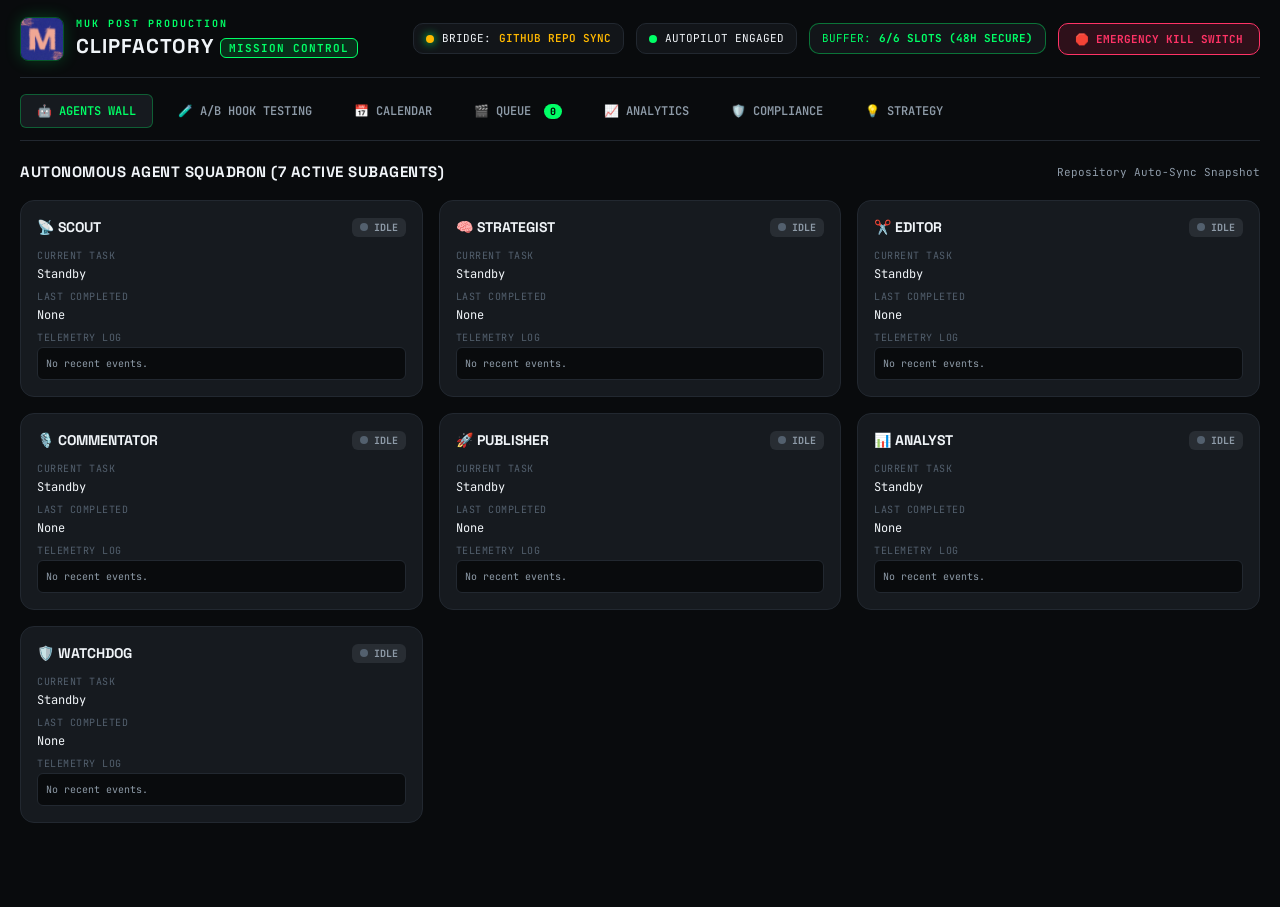
==== index.html @ 55e8c636 "feat: complete ClipFactory mobile PWA dashboard with Muk Post branding" ====
<!DOCTYPE html>
<html lang="en">
<head>
  <meta charset="UTF-8">
  <meta name="viewport" content="width=device-width, initial-scale=1.0, maximum-scale=1.0, user-scalable=no, viewport-fit=cover">
  <title>ClipFactory // Muk Post Mission Control</title>
  
  <!-- PWA & Mobile Web App Meta -->
  <link rel="manifest" href="manifest.json">
  <meta name="theme-color" content="#080808">
  <meta name="apple-mobile-web-app-capable" content="yes">
  <meta name="apple-mobile-web-app-status-bar-style" content="black-translucent">
  <meta name="apple-mobile-web-app-title" content="ClipFactory">
  <meta name="application-name" content="ClipFactory">
  
  <!-- App Icons with Main Muk Post Logo -->
  <link rel="apple-touch-icon" sizes="180x180" href="icons/apple-touch-icon.png">
  <link rel="icon" type="image/png" sizes="32x32" href="icons/favicon-32x32.png">
  <link rel="icon" type="image/png" sizes="16x16" href="icons/favicon-16x16.png">
  <link rel="shortcut icon" href="icons/favicon-32x32.png">

  <!-- Google Fonts -->
  <link rel="preconnect" href="https://fonts.googleapis.com">
  <link rel="preconnect" href="https://fonts.gstatic.com" crossorigin>
  <link href="https://fonts.googleapis.com/css2?family=JetBrains+Mono:wght@400;600;700&family=Space+Grotesk:wght@500;700&display=swap" rel="stylesheet">
  
  <link rel="stylesheet" href="style.css">
</head>
<body>
  <div class="hud-container">
    
    <!-- Top HUD Header -->
    <header class="hud-header">
      <div class="brand-zone">
        <img src="icons/icon-192.png" alt="Muk Post" class="brand-logo-img">
        <div class="brand-text">
          <div class="studio-tag">MUK POST PRODUCTION</div>
          <h1 class="system-title">CLIPFACTORY <span class="badge">MISSION CONTROL</span></h1>
        </div>
      </div>
      
      <div class="header-telemetry">
        <div class="telemetry-pill" id="remote-pill" onclick="openBridgeSettings()" style="cursor:pointer;" title="Tap to configure Remote Bridge URL">
          <span class="dot live-pulse" id="bridge-dot"></span>
          <span class="label">BRIDGE:</span>
          <span id="remote-url-link" style="color:var(--volt-green); text-decoration:none; font-weight:600;">CONNECTING...</span>
        </div>
        
        <div class="telemetry-pill" id="status-pill">
          <span class="dot" id="system-dot"></span>
          <span id="system-status-text">AUTOPILOT ENGAGED</span>
        </div>

        <div class="telemetry-pill" id="buffer-pill" style="border-color: rgba(0,255,102,0.4);">
          <span class="label" style="color:var(--volt-green);">BUFFER:</span>
          <span id="buffer-status-text" style="font-weight:700; color:#fff;">6/6 SLOTS (48H SECURE)</span>
        </div>

        <button id="btn-killswitch" class="btn-emergency">
          <span class="icon">🛑</span> KILL SWITCH
        </button>
      </div>
    </header>

    <!-- Navigation Tabs -->
    <nav class="nav-bar">
      <button class="nav-tab active" data-tab="tab-agents">🤖 AGENTS WALL</button>
      <button class="nav-tab" data-tab="tab-ab-tests">🧪 A/B HOOK TESTING</button>
      <button class="nav-tab" data-tab="tab-calendar">📅 CALENDAR</button>
      <button class="nav-tab" data-tab="tab-queue">🎬 QUEUE <span class="count-badge" id="queue-count">0</span></button>
      <button class="nav-tab" data-tab="tab-analytics">📈 ANALYTICS</button>
      <button class="nav-tab" data-tab="tab-compliance">🛡️ COMPLIANCE</button>
      <button class="nav-tab" data-tab="tab-strategy">💡 STRATEGY</button>
    </nav>

    <!-- Main Content Area -->
    <main class="content-viewport">
      
      <!-- TAB 1: AGENTS WALL -->
      <section id="tab-agents" class="tab-pane active">
        <div class="section-header">
          <h2>AUTONOMOUS AGENT SQUADRON (7 ACTIVE SUBAGENTS)</h2>
          <span class="refresh-indicator" id="sync-indicator">Live Sync Active</span>
        </div>
        <div class="agents-grid" id="agents-wall">
          <!-- Populated dynamically via JS -->
        </div>
      </section>

      <!-- TAB 2: A/B HOOK TESTING MATRIX -->
      <section id="tab-ab-tests" class="tab-pane">
        <div class="section-header">
          <h2>ALGORITHMIC A/B TITLE & HOOK TESTING ENGINE</h2>
          <div class="header-actions">
            <button class="btn-preview" onclick="triggerImmediateAudit()" style="cursor:pointer; display:inline-flex; align-items:center; gap:6px;">
              ⚡ Audit View Velocity
            </button>
          </div>
        </div>

        <div style="background:var(--bg-card); border:1px solid var(--border-subtle); border-radius:var(--radius-md); padding:16px; margin-bottom:20px;">
          <div style="display:flex; justify-content:space-between; align-items:center; flex-wrap:wrap; gap:10px;">
            <div>
              <h3 style="color:var(--volt-green); margin-bottom:4px;">Growth Strategy: Multi-Angle Variant Testing</h3>
              <p style="color:var(--text-secondary); font-size:12px; margin:0;">
                Every Short is published with 3 distinct tested angles: <strong>Variant A (Curiosity Gap)</strong>, <strong>Variant B (Contrarian Truth)</strong>, and <strong>Variant C (Actionable Protocol)</strong>.
                If view velocity drops below 5 views/hour after 6h, the ANALYST subagent automatically pivots to the next challenger title on YouTube.
              </p>
            </div>
          </div>
        </div>

        <div class="item-list" id="ab-tests-list" style="max-height:none;">
          <!-- Dynamically populated -->
        </div>
      </section>

      <!-- TAB 3: PUBLISHING CALENDAR -->
      <section id="tab-calendar" class="tab-pane">
        <div class="section-header">
          <h2>SCHEDULED & PUBLISHED RELEASES</h2>
          <div class="header-actions">
            <span class="status-tag locked">AUTONOMOUS 3/DAY CADENCE: LOCKED</span>
          </div>
        </div>

        <div class="calendar-grid">
          <div class="cal-col">
            <h3>Scheduled Uploads (Rolling 48h Buffer)</h3>
            <div id="calendar-scheduled" class="item-list"></div>
          </div>
          <div class="cal-col">
            <h3>Manual Hold List (Paused)</h3>
            <div id="calendar-held" class="item-list"></div>
          </div>
          <div class="cal-col">
            <h3>Live on YouTube (Active Metrics)</h3>
            <div id="calendar-published" class="item-list"></div>
          </div>
        </div>
      </section>

      <!-- TAB 4: RENDER QUEUE -->
      <section id="tab-queue" class="tab-pane">
        <div class="section-header">
          <h2>RENDER & EDITORIAL PIPELINE</h2>
          <div class="header-actions">
            <span class="stat-badge">Whisper AI</span>
            <span class="stat-badge">1080x1920 30FPS</span>
            <span class="stat-badge">Volt Pop Captions</span>
          </div>
        </div>

        <div class="queue-split">
          <div class="queue-card">
            <h3>Currently Cutting / Processing</h3>
            <div id="active-cutting-box" class="cutting-monitor empty">
              <span class="empty-msg">No active render job currently running.</span>
            </div>
          </div>

          <div class="queue-card">
            <h3>Pending Source Queue</h3>
            <div id="pending-queue-list" class="item-list"></div>
          </div>

          <div class="queue-card">
            <h3>Rendered Master Shorts</h3>
            <div id="completed-queue-list" class="item-list"></div>
          </div>
        </div>
      </section>

      <!-- TAB 5: PERFORMANCE & TELEMETRY -->
      <section id="tab-analytics" class="tab-pane">
        <div class="section-header">
          <h2>YOUTUBE ANALYTICS TELEMETRY</h2>
          <span class="stat-badge volt">ANALYST AUDIT LOOP: RUNNING</span>
        </div>

        <div class="stats-overview">
          <div class="stat-box">
            <div class="stat-label">TOTAL VIEWS</div>
            <div class="stat-val" id="metric-views">0</div>
          </div>
          <div class="stat-box">
            <div class="stat-label">SHORTS PUBLISHED</div>
            <div class="stat-val" id="metric-published">0</div>
          </div>
          <div class="stat-box">
            <div class="stat-label">TOTAL LIKES</div>
            <div class="stat-val" id="metric-likes">0</div>
          </div>
          <div class="stat-box">
            <div class="stat-label">AVG RETENTION</div>
            <div class="stat-val" id="metric-retention">--</div>
          </div>
          <div class="stat-box highlight">
            <div class="stat-label">SYSTEM HEALTH</div>
            <div class="stat-val" id="metric-grade" style="color:var(--volt-green);">A+</div>
          </div>
        </div>

        <div class="leaderboard-section">
          <h3>Top Shorts Leaderboard</h3>
          <table class="data-table">
            <thead>
              <tr>
                <th>Title</th>
                <th>Creator</th>
                <th>Views</th>
                <th>Velocity (VPH)</th>
                <th>Winning Angle</th>
              </tr>
            </thead>
            <tbody id="top-shorts-body">
              <tr>
                <td colspan="5" class="empty-msg">Loading telemetry...</td>
              </tr>
            </tbody>
          </table>
        </div>
      </section>

      <!-- TAB 6: COMPLIANCE & RISK -->
      <section id="tab-compliance" class="tab-pane">
        <div class="section-header">
          <h2>COPYRIGHT & FAIR USE COMPLIANCE SENTRY</h2>
          <span class="stat-badge safe" id="risk-badge">STATUS: DEFCON 5 // CLEAN</span>
        </div>

        <div class="compliance-grid">
          <div class="comp-card">
            <h3>Mandatory Policy Enforcement</h3>
            <ul class="policy-checklist">
              <li class="check pass">Original AI Commentary Voiceover Mixed on Every Short</li>
              <li class="check pass">Source Segment Hard Cap: Strictly &lt;30s Duration</li>
              <li class="check pass">Burned-in Animated Pop Captions + Punch-in Dynamic Zooms</li>
              <li class="check pass">Automatic Content ID Claim Downweighting &amp; Blacklisting</li>
              <li class="check pass">Defcon 1 Immediate Pipeline Freeze on Copyright Strike</li>
            </ul>
          </div>

          <div class="comp-card">
            <h3>Creator Risk Registry &amp; Policies</h3>
            <div id="creator-risk-list" class="item-list"></div>
          </div>

          <div class="comp-card full-width">
            <h3>Audit Log &amp; Claims History</h3>
            <div id="claims-log-list" class="log-terminal"></div>
          </div>
        </div>
      </section>

      <!-- TAB 7: STRATEGY & RPMS -->
      <section id="tab-strategy" class="tab-pane">
        <div class="section-header">
          <h2>COMMERCIAL MONETIZATION STRATEGY</h2>
          <span class="stat-badge volt" id="active-niche-pill">FOCUS: HIGH-RETENTION PODCASTS</span>
        </div>

        <div class="strategy-layout">
          <div class="strategy-memo-card" id="strategy-memo-view">
            <!-- Rendered via JS -->
          </div>
        </div>
      </section>

    </main>

    <!-- Remote Bridge Settings Modal -->
    <div id="bridge-modal" class="modal-overlay hidden">
      <div class="modal-content" style="max-width:480px;">
        <div class="modal-header">
          <h3>Remote Bridge Configuration</h3>
          <button class="btn-close" onclick="closeBridgeSettings()">×</button>
        </div>
        <div class="modal-body" style="padding:16px;">
          <p style="color:var(--text-secondary); font-size:12px; margin-bottom:12px;">
            The app connects to your Mac Pro via the secure Cloudflare tunnel for zero-latency control, live telemetry, and instant A/B variant switching.
          </p>
          <label style="display:block; font-size:11px; color:var(--volt-green); margin-bottom:4px; font-weight:700;">TUNNEL ENDPOINT URL:</label>
          <input type="text" id="bridge-input-url" style="width:100%; background:#111; border:1px solid #333; color:#fff; padding:10px; border-radius:6px; font-family:var(--font-mono); font-size:12px; margin-bottom:14px;">
          <div style="display:flex; justify-content:flex-end; gap:8px;">
            <button class="btn-preview" onclick="resetBridgeUrl()" style="background:#222; border-color:#444;">Reset to Auto</button>
            <button class="btn-toggle-hold" onclick="saveBridgeUrl()" style="background:var(--volt-green); color:#000; font-weight:700;">Connect & Save</button>
          </div>
        </div>
      </div>
    </div>

    <!-- Video Preview Modal -->
    <div id="video-modal" class="modal-overlay hidden">
      <div class="modal-content">
        <div class="modal-header">
          <h3 id="modal-video-title">Short Preview</h3>
          <button id="btn-close-modal" class="btn-close">×</button>
        </div>
        <div class="modal-body">
          <video id="modal-video-player" controls autoplay playsinline></video>
        </div>
      </div>
    </div>

    <!-- Mobile Navigation Bar -->
    <footer class="mobile-footer">
      <button class="mob-tab active" data-tab="tab-agents">Agents</button>
      <button class="mob-tab" data-tab="tab-ab-tests">A/B Tests</button>
      <button class="mob-tab" data-tab="tab-calendar">Calendar</button>
      <button class="mob-tab" data-tab="tab-queue">Queue</button>
      <button class="mob-tab" data-tab="tab-analytics">Stats</button>
    </footer>

  </div>

  <script src="app.js"></script>
</body>
</html>
---- style.css ----
/* ==========================================================================
   MUK POST // CLIPFACTORY MISSION CONTROL HUD STYLESHEET
   Aesthetics: Deep Carbon Dark Mode, Volt Green Accents, Studio Glassmorphism
   ========================================================================== */

:root {
  --bg-primary: #090B0D;
  --bg-surface: #121519;
  --bg-card: #161A1F;
  --bg-hover: #1C2127;
  --border-subtle: #222830;
  --border-highlight: rgba(0, 255, 102, 0.3);
  
  --volt-green: #00FF66;
  --volt-dim: rgba(0, 255, 102, 0.15);
  --electric-cyan: #00F0FF;
  --amber-warning: #FFB800;
  --alert-red: #FF3366;
  --text-primary: #F0F4F8;
  --text-secondary: #8E9BA8;
  --text-muted: #53606E;
  
  --font-mono: 'JetBrains Mono', monospace;
  --font-heading: 'Space Grotesk', sans-serif;
  --radius-sm: 6px;
  --radius-md: 10px;
  --radius-lg: 14px;
}

* {
  box-sizing: border-box;
  margin: 0;
  padding: 0;
}

body {
  background-color: var(--bg-primary);
  color: var(--text-primary);
  font-family: var(--font-mono);
  font-size: 13px;
  line-height: 1.5;
  -webkit-font-smoothing: antialiased;
  overflow-x: hidden;
}

/* Container */
.hud-container {
  display: flex;
  flex-direction: column;
  min-height: 100vh;
  max-width: 1600px;
  margin: 0 auto;
  padding: max(16px, env(safe-area-inset-top)) max(20px, env(safe-area-inset-right)) max(84px, env(safe-area-inset-bottom)) max(20px, env(safe-area-inset-left));
}

/* Header */
.hud-header {
  display: flex;
  justify-content: space-between;
  align-items: center;
  padding-bottom: 16px;
  border-bottom: 1px solid var(--border-subtle);
  margin-bottom: 16px;
  flex-wrap: wrap;
  gap: 12px;
}

.brand-zone {
  display: flex;
  align-items: center;
  gap: 12px;
}

.brand-logo-img {
  width: 44px;
  height: 44px;
  border-radius: 8px;
  object-fit: cover;
  box-shadow: 0 0 16px rgba(0, 255, 102, 0.2);
  border: 1px solid rgba(0, 255, 102, 0.3);
}

.brand-text {
  display: flex;
  flex-direction: column;
}

.studio-tag {
  font-size: 10px;
  letter-spacing: 2px;
  color: var(--volt-green);
  font-weight: 700;
}

.system-title {
  font-family: var(--font-heading);
  font-size: 20px;
  font-weight: 700;
  letter-spacing: 1px;
}

.badge {
  font-size: 11px;
  background: var(--volt-dim);
  color: var(--volt-green);
  border: 1px solid var(--volt-green);
  padding: 2px 8px;
  border-radius: var(--radius-sm);
  vertical-align: middle;
  font-family: var(--font-mono);
}

.header-telemetry {
  display: flex;
  align-items: center;
  gap: 12px;
  flex-wrap: wrap;
}

.telemetry-pill {
  display: flex;
  align-items: center;
  gap: 8px;
  background: var(--bg-surface);
  border: 1px solid var(--border-subtle);
  padding: 6px 12px;
  border-radius: var(--radius-md);
  font-size: 11px;
}

.telemetry-pill a {
  color: var(--volt-green);
  text-decoration: none;
  font-weight: 600;
}

.telemetry-pill a:hover {
  text-decoration: underline;
}

.dot {
  width: 8px;
  height: 8px;
  border-radius: 50%;
  background: var(--volt-green);
}

.dot.live-pulse {
  background: var(--volt-green);
  box-shadow: 0 0 10px var(--volt-green);
  animation: pulse 2s infinite;
}

@keyframes pulse {
  0% { transform: scale(0.95); box-shadow: 0 0 0 0 rgba(0, 255, 102, 0.7); }
  70% { transform: scale(1.05); box-shadow: 0 0 0 8px rgba(0, 255, 102, 0); }
  100% { transform: scale(0.95); box-shadow: 0 0 0 0 rgba(0, 255, 102, 0); }
}

.btn-emergency {
  background: rgba(255, 51, 102, 0.15);
  border: 1px solid var(--alert-red);
  color: var(--alert-red);
  font-family: var(--font-mono);
  font-size: 11px;
  font-weight: 700;
  padding: 8px 16px;
  border-radius: var(--radius-md);
  cursor: pointer;
  transition: all 0.2s ease;
}

.btn-emergency:hover {
  background: var(--alert-red);
  color: #fff;
}

.btn-emergency.engaged {
  background: var(--alert-red);
  color: #fff;
  animation: alarm 1s infinite alternate;
}

@keyframes alarm {
  from { opacity: 0.8; }
  to { opacity: 1; }
}

/* Nav Bar */
.nav-bar {
  display: flex;
  gap: 8px;
  border-bottom: 1px solid var(--border-subtle);
  padding-bottom: 12px;
  margin-bottom: 20px;
  overflow-x: auto;
  scrollbar-width: none;
}

.nav-tab {
  background: transparent;
  border: 1px solid transparent;
  color: var(--text-secondary);
  font-family: var(--font-mono);
  font-size: 12px;
  font-weight: 600;
  padding: 8px 16px;
  border-radius: var(--radius-sm);
  cursor: pointer;
  white-space: nowrap;
  transition: all 0.2s;
}

.nav-tab:hover {
  color: var(--text-primary);
  background: var(--bg-surface);
}

.nav-tab.active {
  background: var(--bg-card);
  color: var(--volt-green);
  border-color: var(--border-highlight);
}

.count-badge {
  background: var(--volt-green);
  color: #000;
  font-size: 10px;
  font-weight: 700;
  padding: 1px 6px;
  border-radius: 10px;
  margin-left: 6px;
}

/* Viewport & Panes */
.content-viewport {
  flex: 1;
}

.tab-pane {
  display: none;
}

.tab-pane.active {
  display: block;
}

.section-header {
  display: flex;
  justify-content: space-between;
  align-items: center;
  margin-bottom: 16px;
  flex-wrap: wrap;
  gap: 8px;
}

.section-header h2 {
  font-family: var(--font-heading);
  font-size: 15px;
  font-weight: 700;
  letter-spacing: 0.5px;
  color: var(--text-primary);
}

.refresh-indicator {
  font-size: 11px;
  color: var(--text-muted);
}

.stat-badge {
  font-size: 11px;
  background: var(--bg-surface);
  border: 1px solid var(--border-subtle);
  padding: 4px 10px;
  border-radius: var(--radius-sm);
  color: var(--text-secondary);
}

.stat-badge.volt {
  color: var(--volt-green);
  border-color: var(--border-highlight);
}

.stat-badge.safe {
  color: var(--volt-green);
  border-color: var(--volt-green);
}

/* Agents Wall */
.agents-grid {
  display: grid;
  grid-template-columns: repeat(auto-fill, minmax(360px, 1fr));
  gap: 16px;
}

.agent-card {
  background: var(--bg-card);
  border: 1px solid var(--border-subtle);
  border-radius: var(--radius-lg);
  padding: 16px;
  transition: border-color 0.2s;
  display: flex;
  flex-direction: column;
  gap: 10px;
}

.agent-card:hover {
  border-color: var(--border-highlight);
}

.agent-header {
  display: flex;
  justify-content: space-between;
  align-items: center;
}

.agent-name {
  font-family: var(--font-heading);
  font-size: 14px;
  font-weight: 700;
  color: var(--text-primary);
}

.agent-status-badge {
  display: flex;
  align-items: center;
  gap: 6px;
  font-size: 10px;
  padding: 2px 8px;
  border-radius: var(--radius-sm);
  text-transform: uppercase;
  font-weight: 700;
}

.agent-status-badge.idle {
  background: rgba(142, 155, 168, 0.15);
  color: var(--text-secondary);
}

.agent-status-badge.working {
  background: var(--volt-dim);
  color: var(--volt-green);
}

.agent-body {
  display: flex;
  flex-direction: column;
  gap: 6px;
}

.agent-field {
  display: flex;
  flex-direction: column;
  gap: 2px;
}

.field-label {
  font-size: 10px;
  color: var(--text-muted);
  text-transform: uppercase;
  letter-spacing: 0.5px;
}

.field-value {
  font-size: 12px;
  color: var(--text-primary);
}

.log-tail {
  background: var(--bg-primary);
  border: 1px solid var(--border-subtle);
  border-radius: var(--radius-sm);
  padding: 8px;
  font-size: 10px;
  color: var(--text-secondary);
  max-height: 80px;
  overflow-y: auto;
}

/* Render Queue Split */
.queue-split {
  display: grid;
  grid-template-columns: repeat(auto-fit, minmax(360px, 1fr));
  gap: 16px;
}

.queue-card {
  background: var(--bg-card);
  border: 1px solid var(--border-subtle);
  border-radius: var(--radius-lg);
  padding: 16px;
}

.queue-card h3 {
  font-family: var(--font-heading);
  font-size: 13px;
  margin-bottom: 12px;
  color: var(--volt-green);
}

.cutting-monitor {
  background: var(--bg-primary);
  border: 1px dashed var(--border-subtle);
  border-radius: var(--radius-md);
  padding: 24px;
  text-align: center;
  color: var(--text-muted);
}

.item-list {
  display: flex;
  flex-direction: column;
  gap: 8px;
}

.item-row {
  background: var(--bg-surface);
  border: 1px solid var(--border-subtle);
  padding: 12px;
  border-radius: var(--radius-md);
  display: flex;
  justify-content: space-between;
  align-items: center;
  gap: 10px;
}

.item-info {
  display: flex;
  flex-direction: column;
  gap: 4px;
}

.item-title {
  font-weight: 600;
  color: var(--text-primary);
}

.item-sub {
  font-size: 11px;
  color: var(--text-secondary);
}

.btn-preview {
  background: var(--volt-dim);
  border: 1px solid var(--volt-green);
  color: var(--volt-green);
  padding: 6px 12px;
  border-radius: var(--radius-sm);
  cursor: pointer;
  font-family: var(--font-mono);
  font-size: 11px;
  font-weight: 600;
}

.btn-preview:hover {
  background: var(--volt-green);
  color: #000;
}

.btn-toggle-hold {
  background: rgba(255, 184, 0, 0.15);
  border: 1px solid var(--amber-warning);
  color: var(--amber-warning);
  padding: 4px 8px;
  border-radius: var(--radius-sm);
  cursor: pointer;
  font-size: 10px;
}

/* Calendar */
.calendar-grid {
  display: grid;
  grid-template-columns: repeat(auto-fit, minmax(320px, 1fr));
  gap: 16px;
}

.cal-col {
  background: var(--bg-card);
  border: 1px solid var(--border-subtle);
  border-radius: var(--radius-lg);
  padding: 16px;
}

.cal-col h3 {
  font-family: var(--font-heading);
  font-size: 13px;
  margin-bottom: 12px;
  color: var(--electric-cyan);
}

/* Stats Overview */
.stats-overview {
  display: grid;
  grid-template-columns: repeat(auto-fit, minmax(180px, 1fr));
  gap: 12px;
  margin-bottom: 24px;
}

.stat-box {
  background: var(--bg-card);
  border: 1px solid var(--border-subtle);
  padding: 16px;
  border-radius: var(--radius-lg);
}

.stat-box.highlight {
  border-color: var(--border-highlight);
  background: linear-gradient(180deg, var(--bg-card) 0%, rgba(0, 255, 102, 0.05) 100%);
}

.stat-label {
  font-size: 10px;
  color: var(--text-muted);
  letter-spacing: 1px;
  margin-bottom: 6px;
}

.stat-val {
  font-family: var(--font-heading);
  font-size: 24px;
  font-weight: 700;
  color: var(--text-primary);
}

.stat-box.highlight .stat-val {
  color: var(--volt-green);
}

/* Leaderboard */
.data-table {
  width: 100%;
  border-collapse: collapse;
  margin-top: 12px;
}

.data-table th, .data-table td {
  padding: 10px 12px;
  text-align: left;
  border-bottom: 1px solid var(--border-subtle);
}

.data-table th {
  font-size: 10px;
  text-transform: uppercase;
  color: var(--text-muted);
}

.data-table tr:hover {
  background: var(--bg-hover);
}

/* Compliance */
.compliance-grid {
  display: grid;
  grid-template-columns: repeat(auto-fit, minmax(400px, 1fr));
  gap: 16px;
}

.comp-card {
  background: var(--bg-card);
  border: 1px solid var(--border-subtle);
  border-radius: var(--radius-lg);
  padding: 16px;
}

.comp-card.full-width {
  grid-column: 1 / -1;
}

.comp-card h3 {
  font-family: var(--font-heading);
  font-size: 13px;
  margin-bottom: 12px;
  color: var(--volt-green);
}

.policy-checklist {
  list-style: none;
  display: flex;
  flex-direction: column;
  gap: 10px;
}

.policy-checklist li::before {
  content: "✔ ";
  color: var(--volt-green);
  font-weight: 700;
}

.log-terminal {
  background: #000;
  border: 1px solid var(--border-subtle);
  border-radius: var(--radius-md);
  padding: 12px;
  font-family: var(--font-mono);
  font-size: 11px;
  color: var(--text-secondary);
  height: 180px;
  overflow-y: auto;
}

/* Strategy */
.strategy-memo-card {
  background: var(--bg-card);
  border: 1px solid var(--border-highlight);
  border-radius: var(--radius-lg);
  padding: 20px;
}

/* Modal */
.modal-overlay {
  position: fixed;
  top: 0;
  left: 0;
  width: 100vw;
  height: 100vh;
  background: rgba(0, 0, 0, 0.85);
  backdrop-filter: blur(8px);
  display: flex;
  justify-content: center;
  align-items: center;
  z-index: 1000;
}

.modal-overlay.hidden {
  display: none;
}

.modal-content {
  background: var(--bg-card);
  border: 1px solid var(--border-highlight);
  border-radius: var(--radius-lg);
  width: 90%;
  max-width: 440px;
  display: flex;
  flex-direction: column;
  overflow: hidden;
}

.modal-header {
  display: flex;
  justify-content: space-between;
  align-items: center;
  padding: 12px 16px;
  border-bottom: 1px solid var(--border-subtle);
}

.btn-close {
  background: transparent;
  border: none;
  color: #fff;
  font-size: 20px;
  cursor: pointer;
}

.modal-body video {
  width: 100%;
  height: auto;
  max-height: 70vh;
  display: block;
}

/* Mobile Footer */
.mobile-footer {
  display: none;
  position: fixed;
  bottom: 0;
  left: 0;
  width: 100%;
  background: var(--bg-surface);
  border-top: 1px solid var(--border-subtle);
  padding: 8px 12px;
  justify-content: space-around;
  z-index: 100;
}

.mob-tab {
  background: transparent;
  border: none;
  color: var(--text-secondary);
  font-size: 11px;
  font-family: var(--font-mono);
  font-weight: 600;
  padding: 6px;
}

.mob-tab.active {
  color: var(--volt-green);
}

@media (max-width: 768px) {
  .hud-container {
    padding: 12px;
    padding-bottom: 70px;
  }
  .nav-bar {
    display: none;
  }
  .mobile-footer {
    display: flex;
  }
  .system-title {
    font-size: 16px;
  }
}
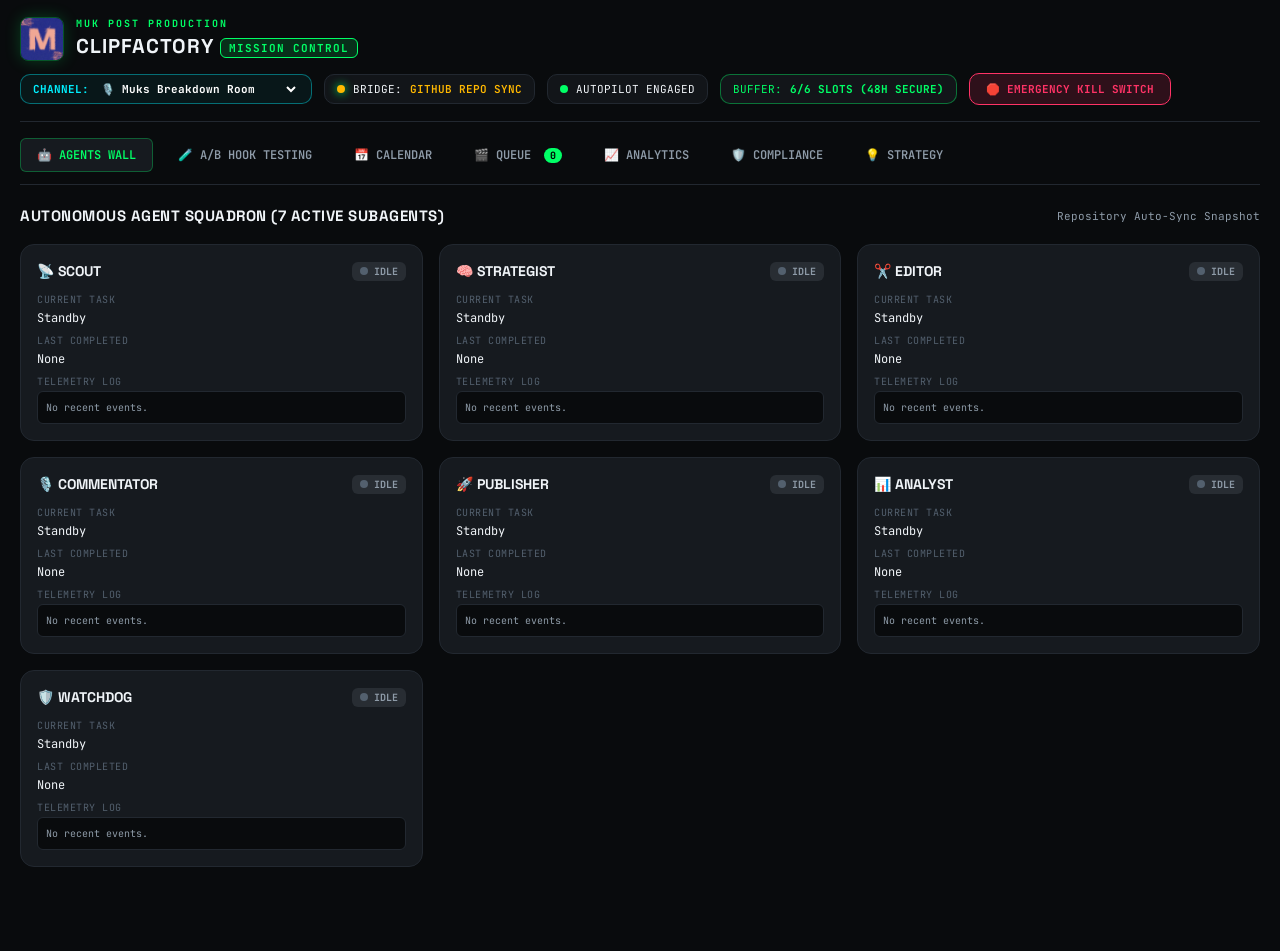
==== commit 01611d61: "feat: add multi-channel selector for KenClipsBurger and Muks Breakdown Room" ====
--- a/index.html
+++ b/index.html
@@ -40,6 +40,14 @@
       </div>
       
       <div class="header-telemetry">
+        <div class="telemetry-pill" style="border-color: rgba(0, 240, 255, 0.4); background: rgba(0, 240, 255, 0.05);">
+          <span class="label" style="color:var(--electric-cyan); font-weight:700;">CHANNEL:</span>
+          <select id="channel-selector" onchange="changeActiveChannel(this.value)" style="background:transparent; border:none; color:#fff; font-family:var(--font-mono); font-size:11px; font-weight:700; outline:none; cursor:pointer;">
+            <option value="muk_podcast" style="background:#121519; color:#fff;">🎙️ Muks Breakdown Room</option>
+            <option value="ken_clips_burger" style="background:#121519; color:#fff;">🍔 KenClipsBurger (Gaming)</option>
+          </select>
+        </div>
+
         <div class="telemetry-pill" id="remote-pill" onclick="openBridgeSettings()" style="cursor:pointer;" title="Tap to configure Remote Bridge URL">
           <span class="dot live-pulse" id="bridge-dot"></span>
           <span class="label">BRIDGE:</span>
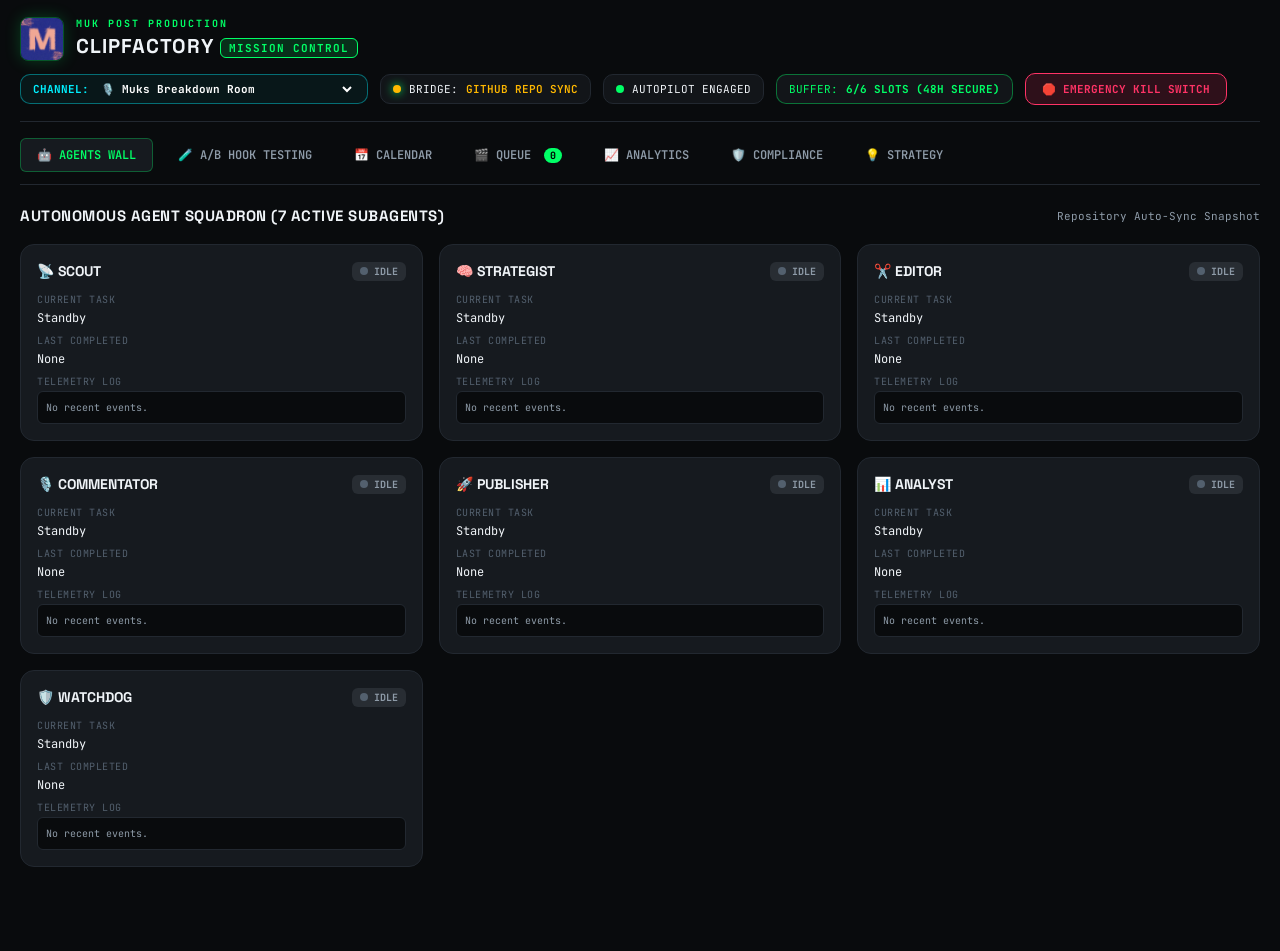
==== commit 3a69bf17: "feat: add Abigail's Channel (Pop Culture) to dashboard switcher" ====
--- a/index.html
+++ b/index.html
@@ -45,6 +45,7 @@
           <select id="channel-selector" onchange="changeActiveChannel(this.value)" style="background:transparent; border:none; color:#fff; font-family:var(--font-mono); font-size:11px; font-weight:700; outline:none; cursor:pointer;">
             <option value="muk_podcast" style="background:#121519; color:#fff;">🎙️ Muks Breakdown Room</option>
             <option value="ken_clips_burger" style="background:#121519; color:#fff;">🍔 KenClipsBurger (Gaming)</option>
+            <option value="abigails_channel" style="background:#121519; color:#fff;">💅 Abigail's Channel (Pop Culture)</option>
           </select>
         </div>
 
